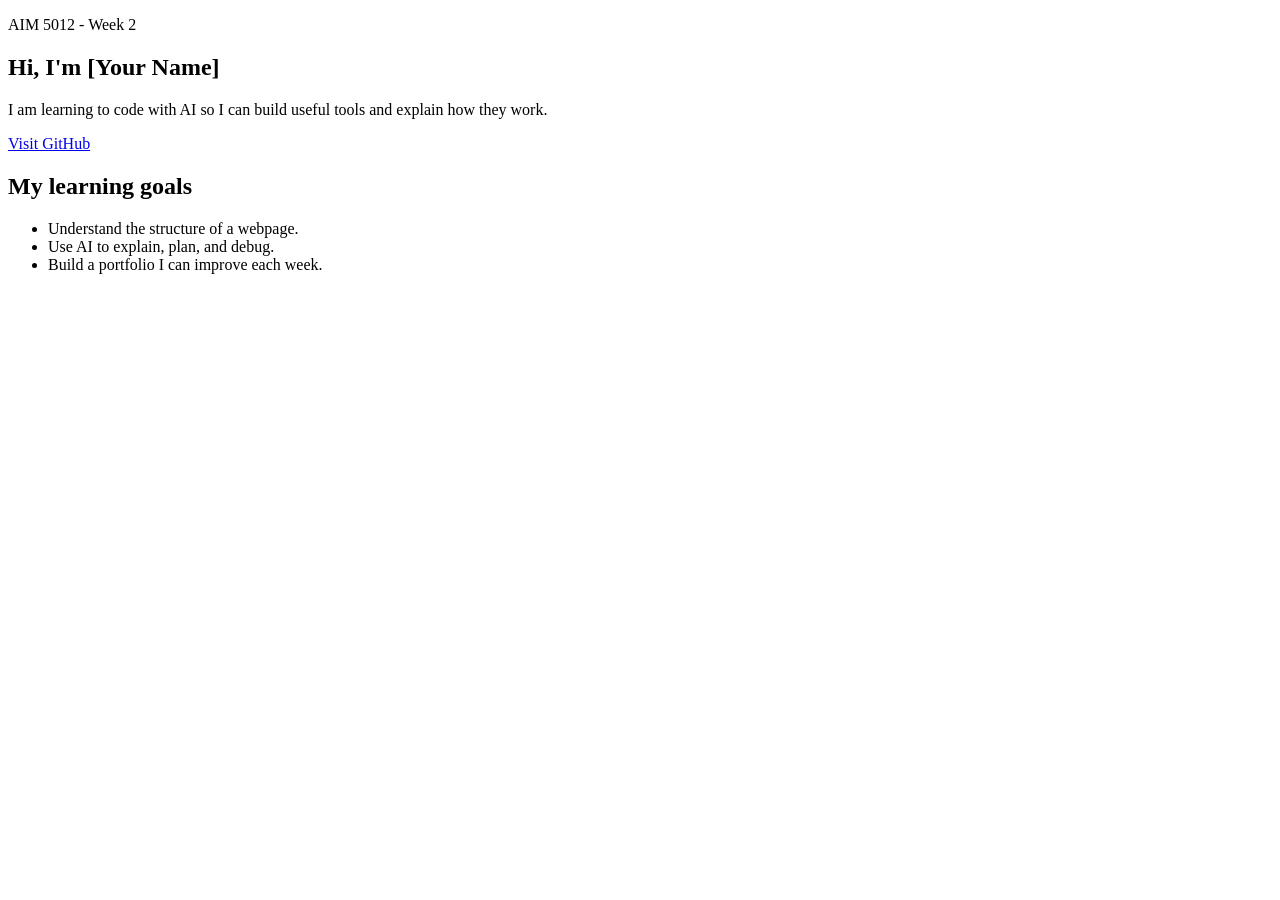
==== week2-original/index.html @ ccb79d1d "Add Week 2 original starter: index.html" ====
<!DOCTYPE html>
<html lang="en">
<head>
  <meta charset="UTF-8" />
  <meta name="viewport" content="width=device-width, initial-scale=1.0" />
  <title>My Portfolio Starter</title>
  <link rel="stylesheet" href="style.css" />
</head>
<body>
  <main class="page">
    <section class="hero">
      <p class="tag">AIM 5012 - Week 2</p>
      <h1>Hi, I'm [Your Name]</h1>
      <p class="intro">I am learning to code with AI so I can build useful tools and explain how they work.</p>
      <a class="button" href="https://github.com/" target="_blank">Visit GitHub</a>
    </section>

    <section class="card">
      <h2>My learning goals</h2>
      <ul>
        <li>Understand the structure of a webpage.</li>
        <li>Use AI to explain, plan, and debug.</li>
        <li>Build a portfolio I can improve each week.</li>
      </ul>
    </section>
  </main>
</body>
</html>
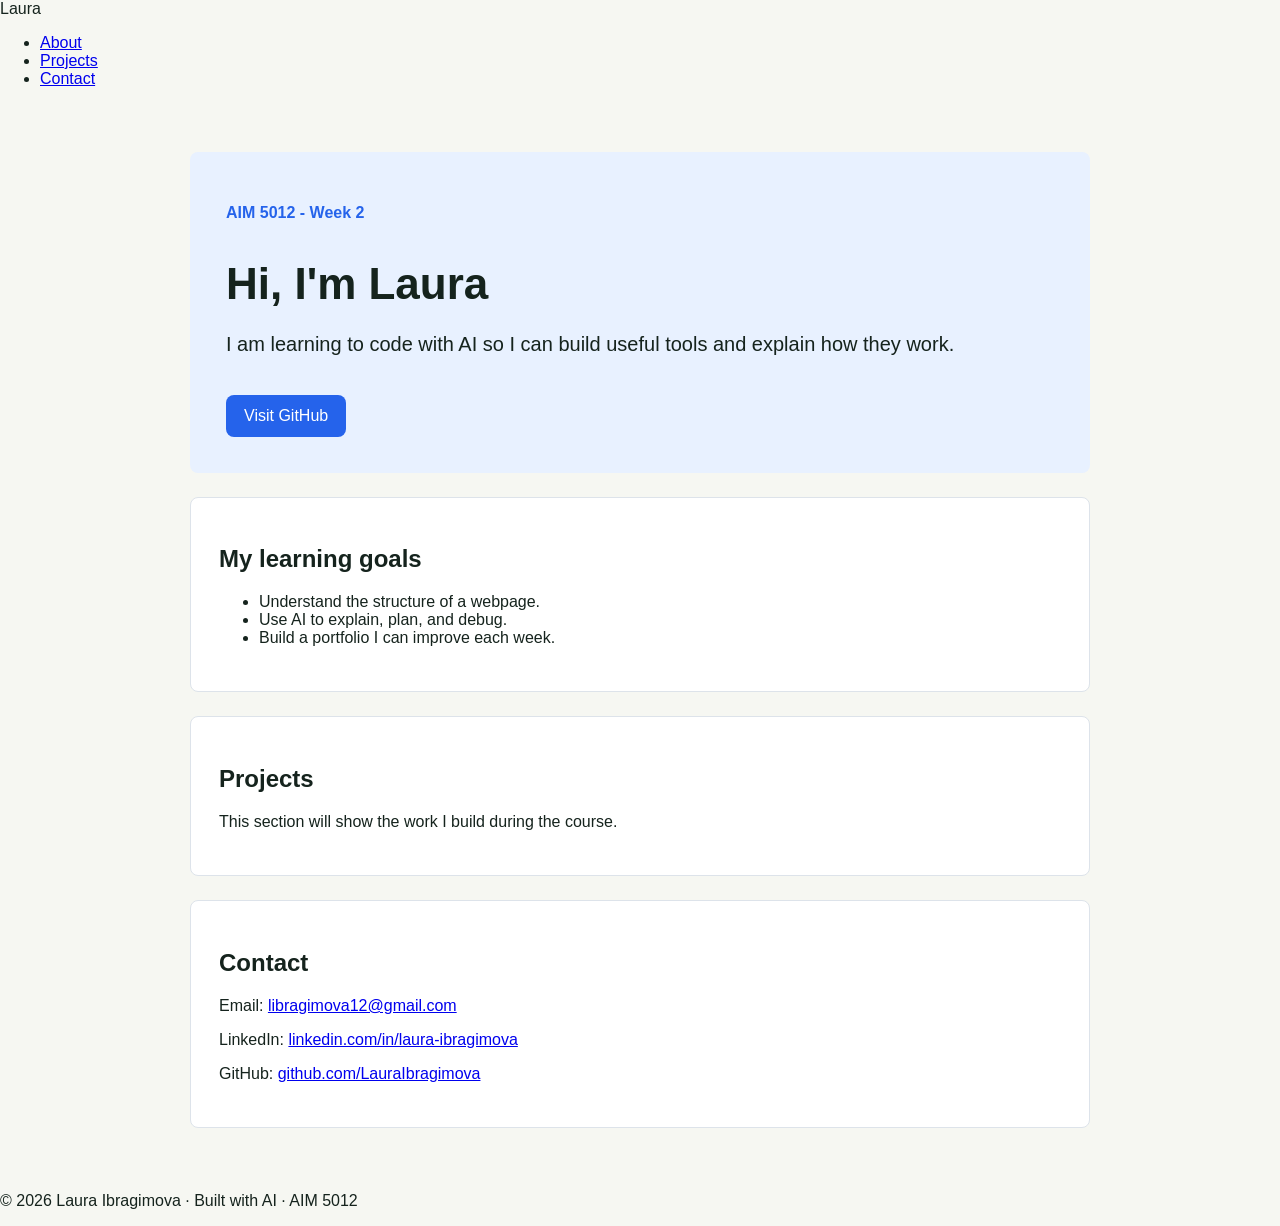
==== commit df42c8b6: "Add nav, sections, and footer to week2-original index.html" ====
--- a/week2-original/index.html
+++ b/week2-original/index.html
@@ -7,10 +7,21 @@
   <link rel="stylesheet" href="style.css" />
 </head>
 <body>
+
+  <nav class="site-nav">
+    <span class="nav-name">Laura</span>
+    <ul class="nav-links">
+      <li><a href="#about">About</a></li>
+      <li><a href="#projects">Projects</a></li>
+      <li><a href="#contact">Contact</a></li>
+    </ul>
+  </nav>
+
   <main class="page">
-    <section class="hero">
+
+    <section class="hero" id="about">
       <p class="tag">AIM 5012 - Week 2</p>
-      <h1>Hi, I'm [Your Name]</h1>
+      <h1>Hi, I'm Laura</h1>
       <p class="intro">I am learning to code with AI so I can build useful tools and explain how they work.</p>
       <a class="button" href="https://github.com/" target="_blank">Visit GitHub</a>
     </section>
@@ -23,6 +34,24 @@
         <li>Build a portfolio I can improve each week.</li>
       </ul>
     </section>
+
+    <section class="card" id="projects">
+      <h2>Projects</h2>
+      <p>This section will show the work I build during the course.</p>
+    </section>
+
+    <section class="card" id="contact">
+      <h2>Contact</h2>
+      <p>Email: <a href="mailto:libragimova12@gmail.com">libragimova12@gmail.com</a></p>
+      <p>LinkedIn: <a href="https://www.linkedin.com/in/laura-ibragimova/" target="_blank">linkedin.com/in/laura-ibragimova</a></p>
+      <p>GitHub: <a href="https://github.com/LauraIbragimova" target="_blank">github.com/LauraIbragimova</a></p>
+    </section>
+
   </main>
+
+  <footer class="footer">
+    <p>&copy; 2026 Laura Ibragimova &middot; Built with AI &middot; AIM 5012</p>
+  </footer>
+
 </body>
 </html>
--- a/week2-original/style.css
+++ b/week2-original/style.css
@@ -0,0 +1,51 @@
+body {
+  margin: 0;
+  font-family: Arial, sans-serif;
+  background: #f6f7f2;
+  color: #15231d;
+}
+
+.page {
+  max-width: 900px;
+  margin: 0 auto;
+  padding: 48px 24px;
+}
+
+.hero {
+  background: #e8f1ff;
+  padding: 36px;
+  border-radius: 8px;
+}
+
+.tag {
+  color: #2563eb;
+  font-weight: bold;
+}
+
+h1 {
+  font-size: 44px;
+  margin-bottom: 12px;
+}
+
+.intro {
+  font-size: 20px;
+  line-height: 1.5;
+}
+
+.button {
+  display: inline-block;
+  margin-top: 16px;
+  padding: 12px 18px;
+  background: #2563eb;
+  color: white;
+  text-decoration: none;
+  border-radius: 8px;
+}
+
+.card {
+  margin-top: 24px;
+  background: white;
+  padding: 28px;
+  border-radius: 8px;
+  border: 1px solid #dde3ea;
+}
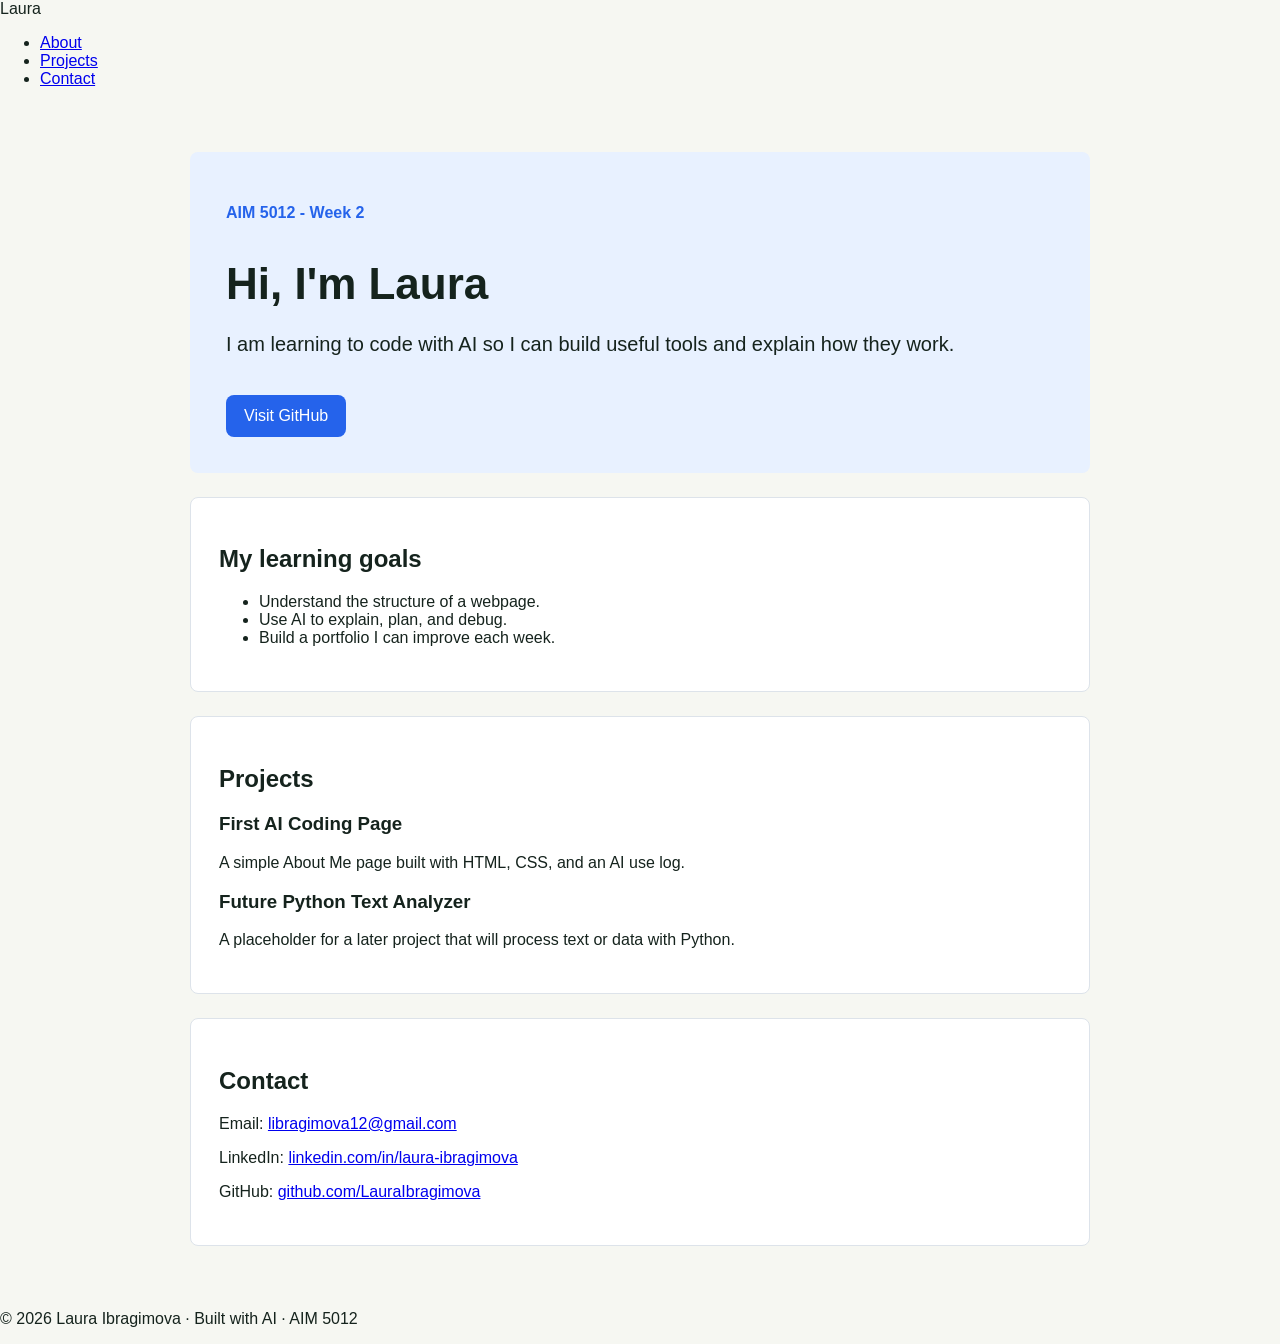
==== commit dfb4d207: "Add two project cards and horizontal nav to week2-original" ====
--- a/week2-original/index.html
+++ b/week2-original/index.html
@@ -23,7 +23,7 @@
       <p class="tag">AIM 5012 - Week 2</p>
       <h1>Hi, I'm Laura</h1>
       <p class="intro">I am learning to code with AI so I can build useful tools and explain how they work.</p>
-      <a class="button" href="https://github.com/" target="_blank">Visit GitHub</a>
+      <a class="button" href="https://github.com/LauraIbragimova" target="_blank">Visit GitHub</a>
     </section>
 
     <section class="card">
@@ -37,7 +37,24 @@
 
     <section class="card" id="projects">
       <h2>Projects</h2>
-      <p>This section will show the work I build during the course.</p>
+
+      <div class="projects-grid">
+
+        <!-- Card 1 starts here -->
+        <article class="project-card">
+          <h3>First AI Coding Page</h3>
+          <p>A simple About Me page built with HTML, CSS, and an AI use log.</p>
+        </article>
+        <!-- Card 1 ends here -->
+
+        <!-- Card 2 starts here -->
+        <article class="project-card">
+          <h3>Future Python Text Analyzer</h3>
+          <p>A placeholder for a later project that will process text or data with Python.</p>
+        </article>
+        <!-- Card 2 ends here -->
+
+      </div>
     </section>
 
     <section class="card" id="contact">
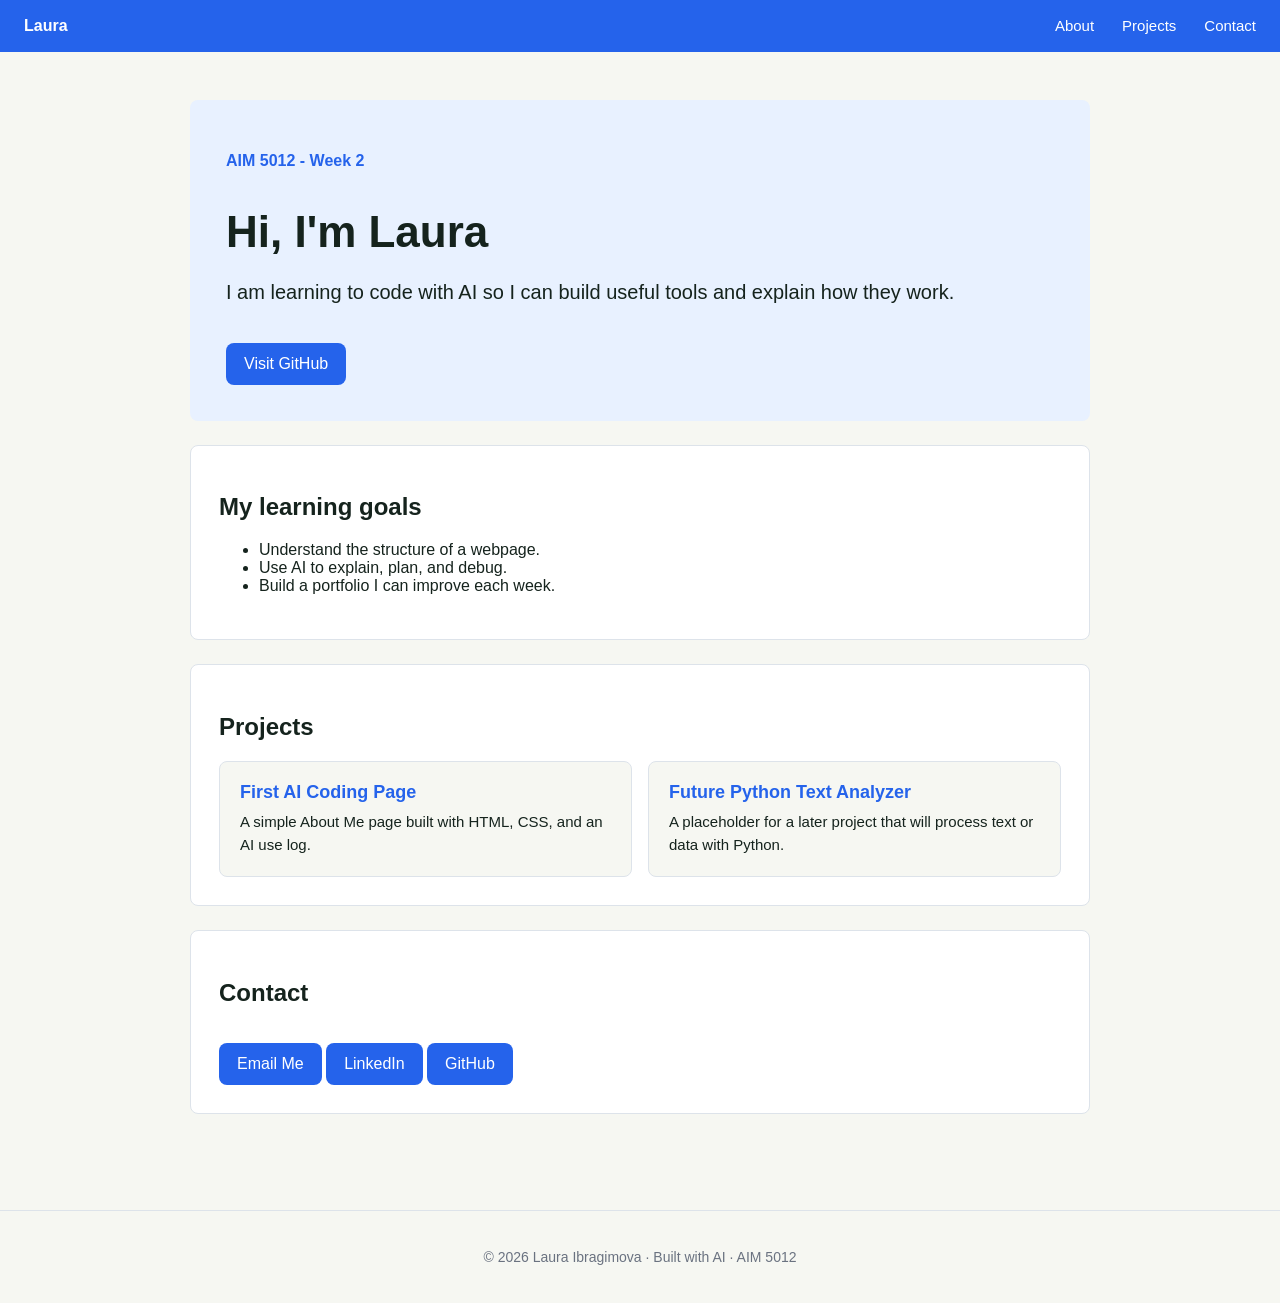
==== commit 697660b8: "Change contact section to buttons with links" ====
--- a/week2-original/index.html
+++ b/week2-original/index.html
@@ -59,9 +59,11 @@
 
     <section class="card" id="contact">
       <h2>Contact</h2>
-      <p>Email: <a href="mailto:libragimova12@gmail.com">libragimova12@gmail.com</a></p>
-      <p>LinkedIn: <a href="https://www.linkedin.com/in/laura-ibragimova/" target="_blank">linkedin.com/in/laura-ibragimova</a></p>
-      <p>GitHub: <a href="https://github.com/LauraIbragimova" target="_blank">github.com/LauraIbragimova</a></p>
+      <div class="contact-buttons">
+        <a class="button" href="mailto:libragimova12@gmail.com">Email Me</a>
+        <a class="button" href="https://www.linkedin.com/in/laura-ibragimova/" target="_blank">LinkedIn</a>
+        <a class="button" href="https://github.com/LauraIbragimova" target="_blank">GitHub</a>
+      </div>
     </section>
 
   </main>
--- a/week2-original/style.css
+++ b/week2-original/style.css
@@ -5,6 +5,41 @@
   color: #15231d;
 }
 
+/* ── Nav bar ── */
+.site-nav {
+  background: #2563eb;
+  display: flex;
+  align-items: center;
+  justify-content: space-between;
+  padding: 0 24px;
+  height: 52px;
+}
+
+.nav-name {
+  color: white;
+  font-weight: bold;
+  font-size: 16px;
+}
+
+.nav-links {
+  list-style: none;
+  margin: 0;
+  padding: 0;
+  display: flex;
+  gap: 28px;
+}
+
+.nav-links a {
+  color: white;
+  text-decoration: none;
+  font-size: 15px;
+}
+
+.nav-links a:hover {
+  text-decoration: underline;
+}
+
+/* ── Page layout ── */
 .page {
   max-width: 900px;
   margin: 0 auto;
@@ -49,3 +84,55 @@
   border-radius: 8px;
   border: 1px solid #dde3ea;
 }
+
+/* ── Project cards grid ── */
+.projects-grid {
+  display: grid;
+  grid-template-columns: 1fr 1fr;
+  gap: 16px;
+  margin-top: 16px;
+}
+
+.project-card {
+  background: #f6f7f2;
+  border: 1px solid #dde3ea;
+  border-radius: 8px;
+  padding: 20px;
+}
+
+.project-card h3 {
+  margin: 0 0 8px 0;
+  font-size: 18px;
+  color: #2563eb;
+}
+
+.project-card p {
+  margin: 0;
+  font-size: 15px;
+  line-height: 1.5;
+}
+
+/* ── Footer ── */
+.footer {
+  margin-top: 48px;
+  padding: 24px;
+  text-align: center;
+  font-size: 14px;
+  color: #6a7280;
+  border-top: 1px solid #dde3ea;
+}
+
+/* ── Responsive: stack on narrow screens ── */
+@media (max-width: 600px) {
+  .projects-grid {
+    grid-template-columns: 1fr;
+  }
+
+  .site-nav {
+    flex-direction: column;
+    align-items: flex-start;
+    height: auto;
+    padding: 12px 16px;
+    gap: 8px;
+  }
+}
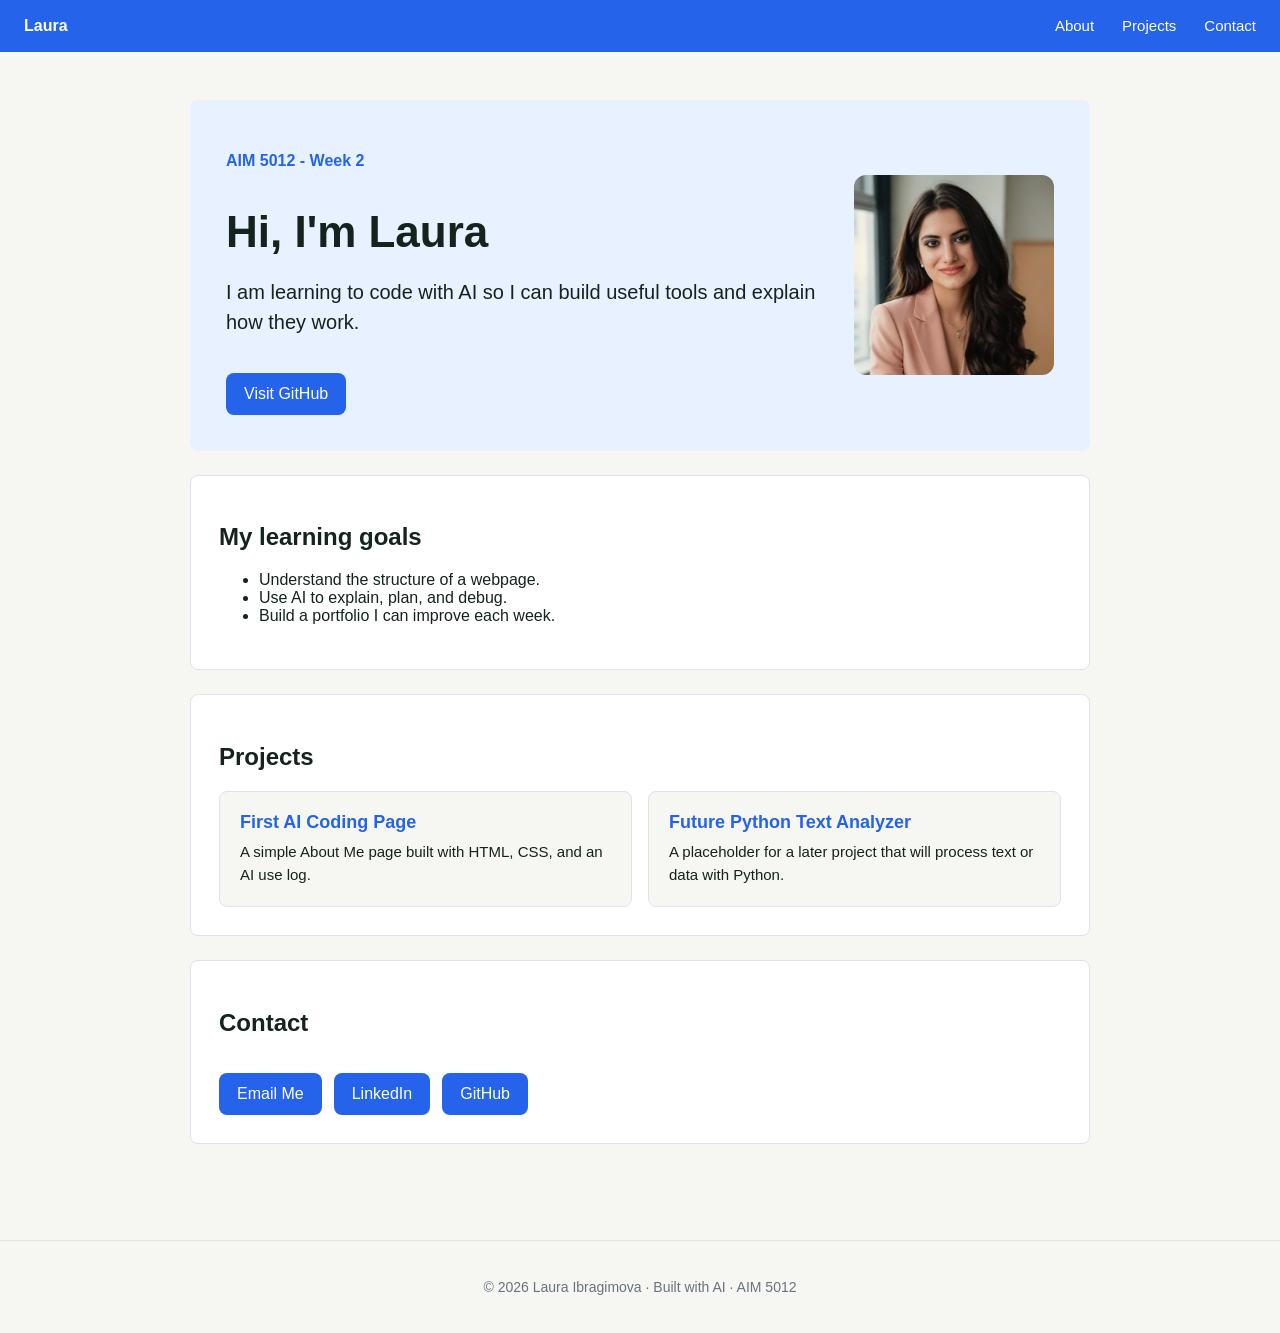
==== commit 67431177: "Add headshot image to hero section with alt text" ====
--- a/week2-original/index.html
+++ b/week2-original/index.html
@@ -20,10 +20,17 @@
   <main class="page">
 
     <section class="hero" id="about">
-      <p class="tag">AIM 5012 - Week 2</p>
-      <h1>Hi, I'm Laura</h1>
-      <p class="intro">I am learning to code with AI so I can build useful tools and explain how they work.</p>
-      <a class="button" href="https://github.com/LauraIbragimova" target="_blank">Visit GitHub</a>
+      <div class="hero-text">
+        <p class="tag">AIM 5012 - Week 2</p>
+        <h1>Hi, I'm Laura</h1>
+        <p class="intro">I am learning to code with AI so I can build useful tools and explain how they work.</p>
+        <a class="button" href="https://github.com/LauraIbragimova" target="_blank">Visit GitHub</a>
+      </div>
+      <img
+        src="IMG_4038.jpg"
+        alt="Laura Ibragimova, MBA candidate in Quantitative Finance and AI Strategy"
+        class="headshot"
+      />
     </section>
 
     <section class="card">
--- a/week2-original/style.css
+++ b/week2-original/style.css
@@ -46,10 +46,27 @@
   padding: 48px 24px;
 }
 
+/* ── Hero with headshot ── */
 .hero {
   background: #e8f1ff;
   padding: 36px;
   border-radius: 8px;
+  display: flex;
+  align-items: center;
+  gap: 32px;
+}
+
+.hero-text {
+  flex: 1;
+}
+
+.headshot {
+  width: 200px;
+  height: 200px;
+  object-fit: cover;
+  object-position: center top;
+  border-radius: 12px;
+  flex-shrink: 0;
 }
 
 .tag {
@@ -122,8 +139,27 @@
   border-top: 1px solid #dde3ea;
 }
 
+/* ── Contact buttons ── */
+.contact-buttons {
+  display: flex;
+  gap: 12px;
+  flex-wrap: wrap;
+  margin-top: 8px;
+}
+
 /* ── Responsive: stack on narrow screens ── */
 @media (max-width: 600px) {
+  .hero {
+    flex-direction: column;
+    align-items: flex-start;
+  }
+
+  .headshot {
+    width: 100%;
+    height: auto;
+    max-width: 260px;
+  }
+
   .projects-grid {
     grid-template-columns: 1fr;
   }
